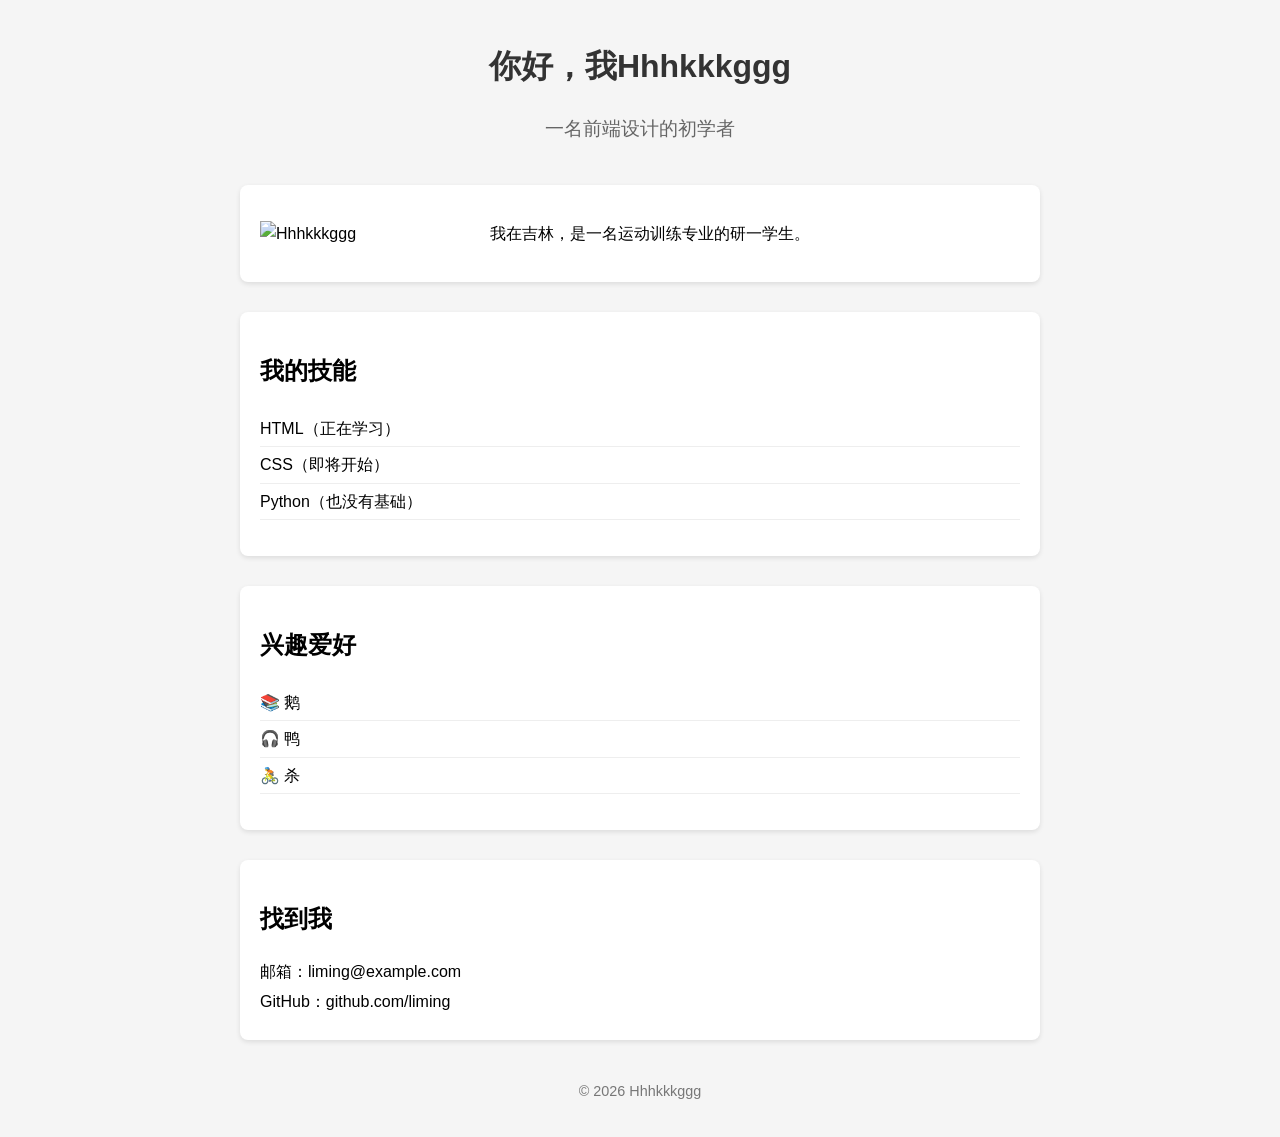
==== index.html @ ff55ccdf "Add files via upload 上传我的个人主页" ====
<!DOCTYPE html>
<html lang="zh-CN">
<head>
    <meta charset="UTF-8">
    <meta name="viewport" content="width=device-width, initial-scale=1.0">
    <title>我的个人介绍</title>
    <link rel="stylesheet" href="style.css">
</head>
<body>
    <header>
        <h1>你好，我Hhhkkkggg</h1>
        <p>一名前端设计的初学者</p>
    </header>

    <main>
        <section class="profile">
            <img src="5c102b5d85177036d8616c6a7ef3ed1a.jpg" alt="Hhhkkkggg" width="200">
            <p>我在吉林，是一名运动训练专业的研一学生。</p>
        </section>

        <section class="skills">
            <h2>我的技能</h2>
            <ul>
                <li>HTML（正在学习）</li>
                <li>CSS（即将开始）</li>
                <li>Python（也没有基础）</li>
            </ul>
        </section>

        <section class="hobbies">
            <h2>兴趣爱好</h2>
            <ul>
                <li>📚 鹅</li>
                <li>🎧 鸭</li>
                <li>🚴 杀</li>
            </ul>
        </section>

        <section class="contact">
            <h2>找到我</h2>
            <p>邮箱：liming@example.com</p>
            <p>GitHub：github.com/liming</p>
        </section>
    </main>

    <footer>
        <p>© 2026 Hhhkkkggg</p>
    </footer>
</body>
</html>
---- style.css ----
/* 全局样式 */
body {
    font-family: Arial, sans-serif;  /* 设置字体 */
    line-height: 1.6;                /* 行高 */
    margin: 0;                       /* 去掉浏览器默认边距 */
    padding: 20px;
    background-color: #f5f5f5;       /* 背景色 */
}

/* 头部样式 */
header {
    text-align: center;
    margin-bottom: 40px;
}

header h1 {
    color: #333;
}

header p {
    color: #666;
    font-size: 1.2em;
}

/* 每个区块通用样式 */
section {
    background: white;
    margin-bottom: 30px;
    padding: 20px;
    border-radius: 8px;              /* 圆角 */
    box-shadow: 0 2px 5px rgba(0,0,0,0.1);  /* 轻微阴影 */
}

/* 技能和爱好列表 */
ul {
    list-style-type: none;            /* 去掉列表前面的圆点 */
    padding-left: 0;
}

li {
    padding: 5px 0;
    border-bottom: 1px solid #eee;    /* 下划线分隔 */
}

/* 联系方式 */
.contact p {
    margin: 5px 0;
}

/* 页脚 */
footer {
    text-align: center;
    color: #777;
    font-size: 0.9em;
    margin-top: 40px;
}

.profile {
    display: flex;
    align-items: center;
    gap: 30px;
}

body {
    max-width: 800px;
    margin: 0 auto;   /* 上下0，左右自动，实现居中 */
}
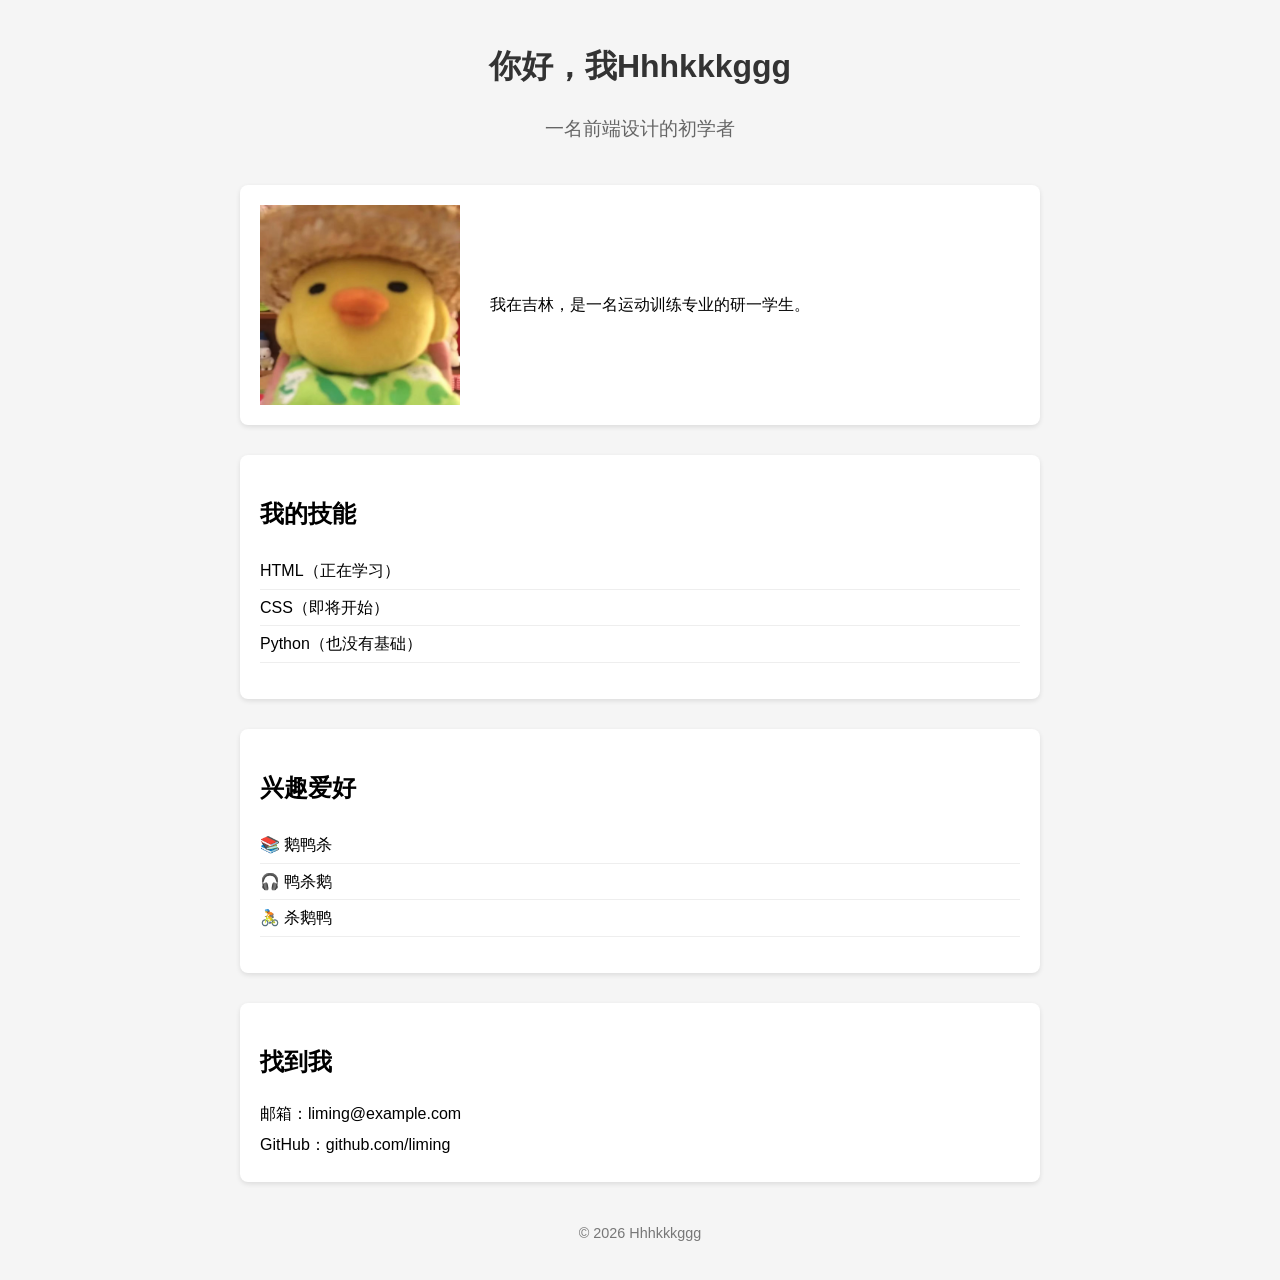
==== commit 6334b834: "Update index.html" ====
--- a/index.html
+++ b/index.html
@@ -30,9 +30,9 @@
         <section class="hobbies">
             <h2>兴趣爱好</h2>
             <ul>
-                <li>📚 鹅</li>
-                <li>🎧 鸭</li>
-                <li>🚴 杀</li>
+                <li>📚 鹅鸭杀</li>
+                <li>🎧 鸭杀鹅</li>
+                <li>🚴 杀鹅鸭</li>
             </ul>
         </section>
 
@@ -47,4 +47,4 @@
         <p>© 2026 Hhhkkkggg</p>
     </footer>
 </body>
-</html>+</html>
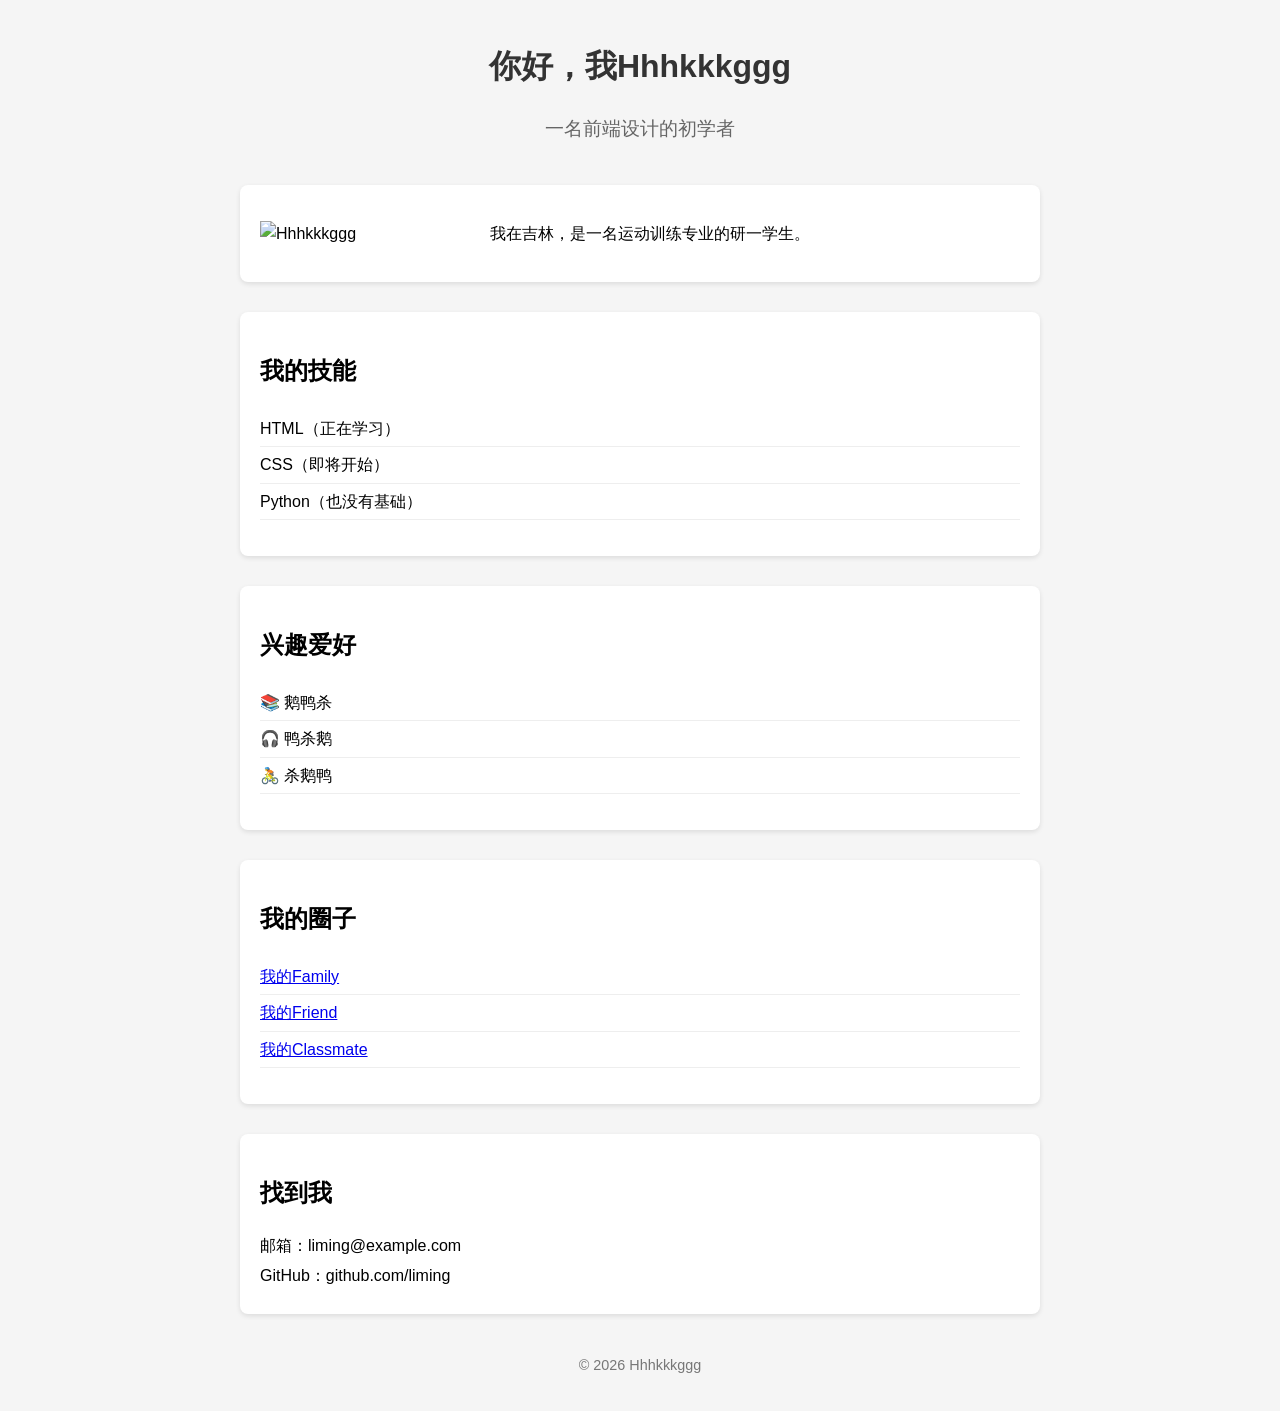
==== commit eae267ba: "Add files via upload" ====
--- a/index.html
+++ b/index.html
@@ -14,7 +14,7 @@
 
     <main>
         <section class="profile">
-            <img src="5c102b5d85177036d8616c6a7ef3ed1a.jpg" alt="Hhhkkkggg" width="200">
+            <img src="picture/5c102b5d85177036d8616c6a7ef3ed1a.jpg" alt="Hhhkkkggg" width="200">
             <p>我在吉林，是一名运动训练专业的研一学生。</p>
         </section>
 
@@ -36,6 +36,16 @@
             </ul>
         </section>
 
+        <!-- 新增的“我的圈子”版块 -->
+        <section class="circles">
+            <h2>我的圈子</h2>
+            <ul>
+                <li><a href="family.html">我的Family</a></li>
+                <li><a href="friend.html">我的Friend</a></li>
+                <li><a href="classmate.html">我的Classmate</a></li>
+            </ul>
+        </section>
+
         <section class="contact">
             <h2>找到我</h2>
             <p>邮箱：liming@example.com</p>
@@ -47,4 +57,4 @@
         <p>© 2026 Hhhkkkggg</p>
     </footer>
 </body>
-</html>
+</html>
